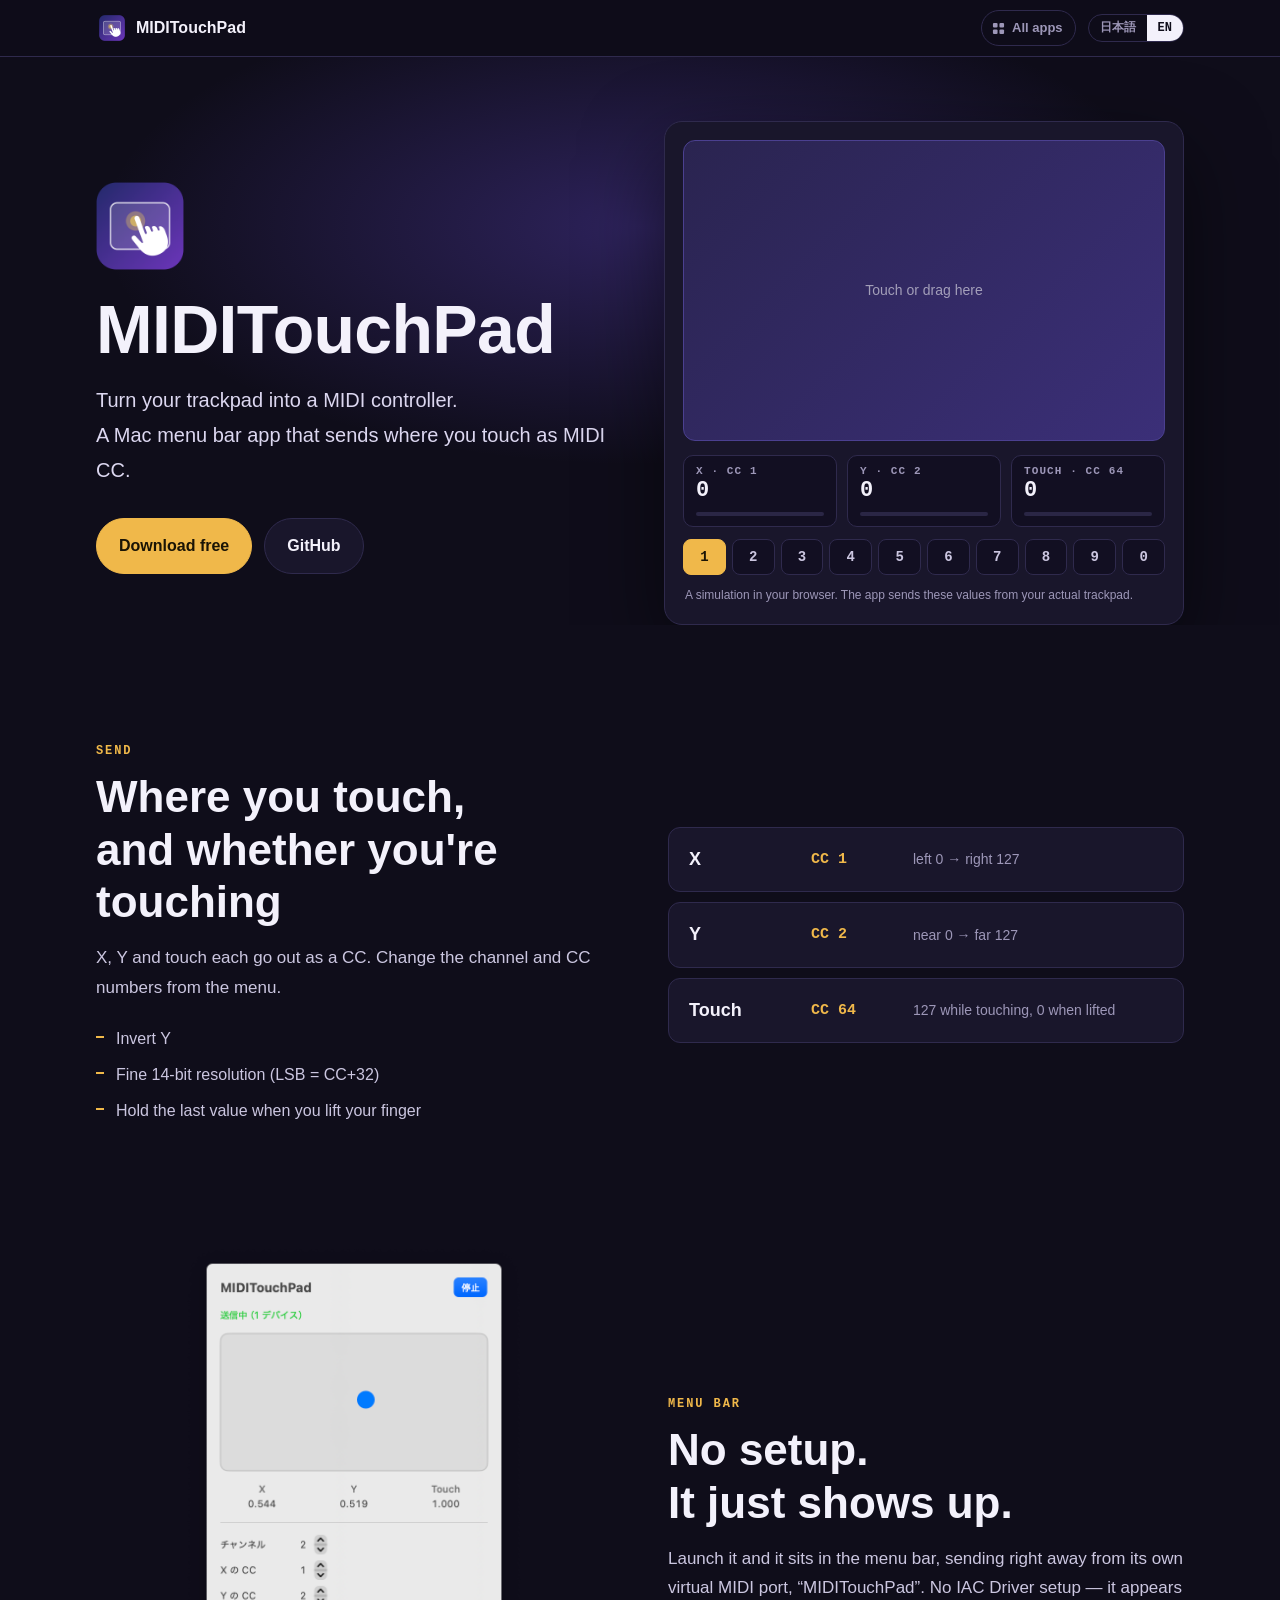
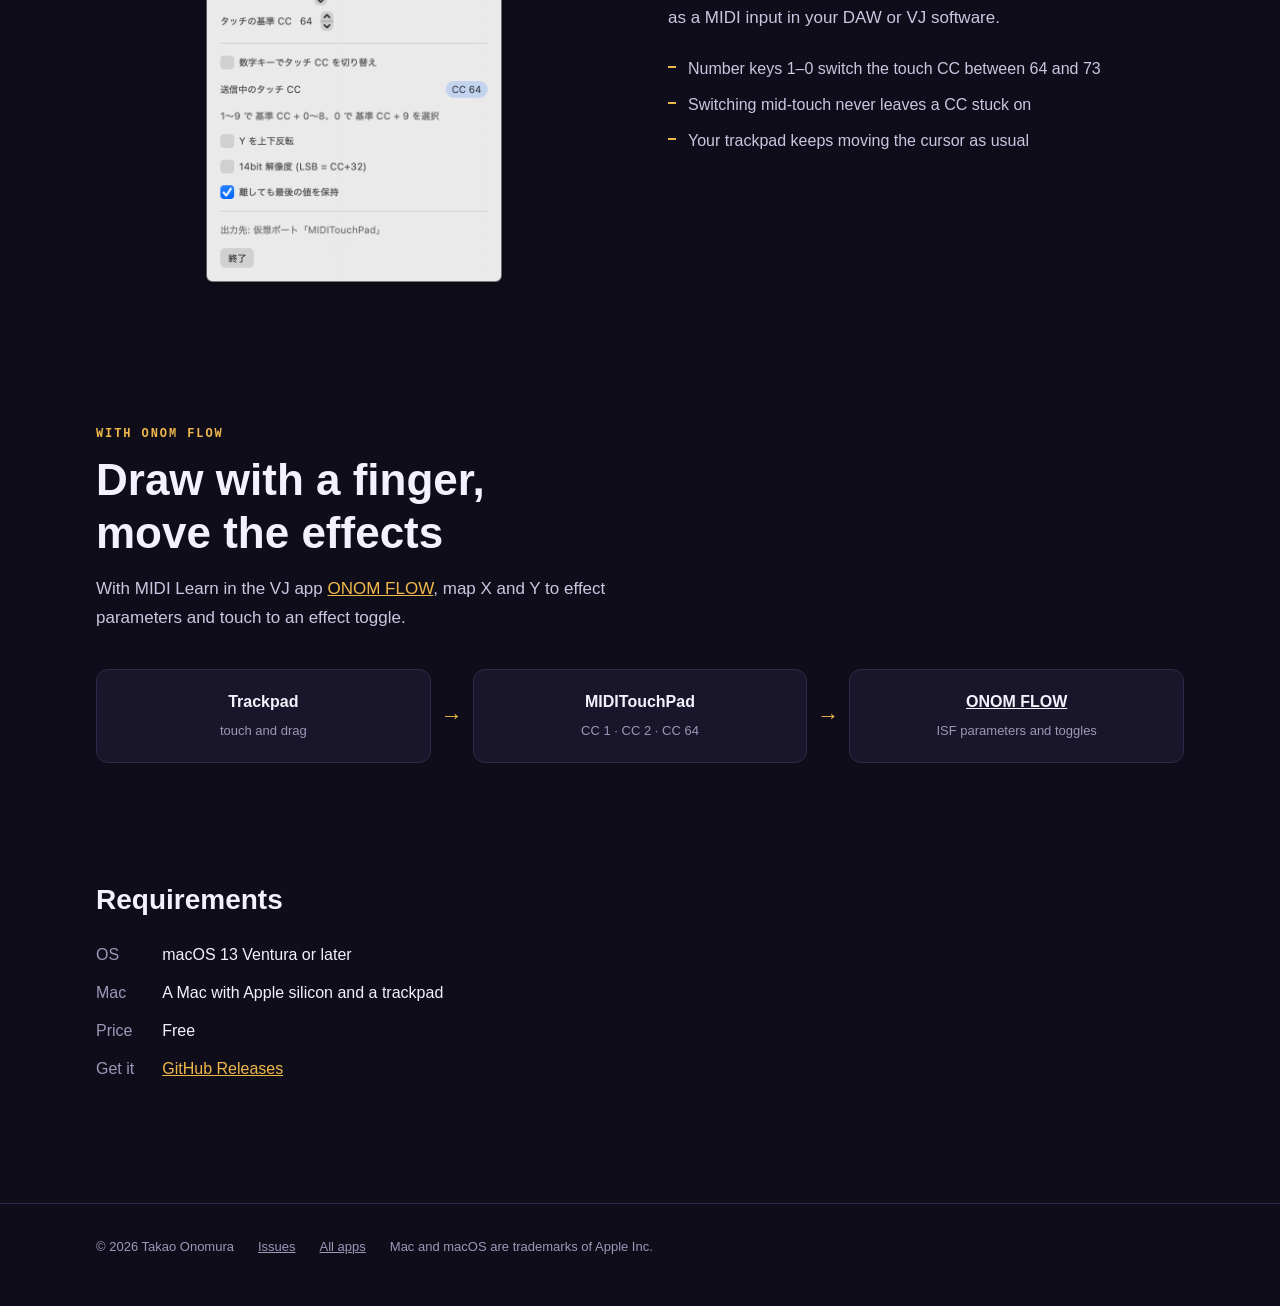
==== miditouchpad/index.html @ da4cb7ef "Replace the site with pages for ONOM FLOW, Mirage Composer, MIDITouchPad and MIDISimulator The top p" ====
<!doctype html>
<html lang="ja" data-lang="ja">
<head>
<meta charset="utf-8">
<meta name="viewport" content="width=device-width, initial-scale=1">
<title>MIDITouchPad — トラックパッドを MIDI コントローラーに</title>
<meta name="description" content="Mac のトラックパッドに触れた位置を MIDI CC で送る、メニューバーのアプリ。無料・オープンソース。">
<meta property="og:title" content="MIDITouchPad">
<meta property="og:description" content="Mac のトラックパッドが、MIDI コントローラーになる。無料・オープンソース。">
<meta property="og:type" content="website">
<meta property="og:url" content="https://onomuta.github.io/miditouchpad/">
<meta property="og:image" content="https://onomuta.github.io/assets/og-miditouchpad.png">
<meta property="og:image:width" content="1200">
<meta property="og:image:height" content="630">
<meta name="twitter:card" content="summary_large_image">
<link rel="canonical" href="https://onomuta.github.io/miditouchpad/">
<link rel="icon" href="../assets/miditouchpad-icon.png">
<style>
  :root {
    --bg: #0f0d1a;
    --panel: #19162b;
    --panel-2: #211d3a;
    --rule: #2f2a4d;
    --text: #f3f1fb;
    --body: #cbc6e0;
    --muted: #9d97b8;
    --accent: #f0b84a;
    --violet: #8b6cff;
    --mono: ui-monospace, "SF Mono", Menlo, monospace;
  }
  * { box-sizing: border-box; }
  html { -webkit-text-size-adjust: 100%; }
  body {
    margin: 0;
    background: var(--bg);
    color: var(--text);
    font: 16px/1.75 -apple-system, BlinkMacSystemFont, "Hiragino Sans", "Helvetica Neue", sans-serif;
  }
  html[data-lang="ja"] [lang="en"], html[data-lang="en"] [lang="ja"] { display: none !important; }
  a { color: var(--accent); }
  img { display: block; max-width: 100%; height: auto; }
  .wrap { max-width: 1120px; margin: 0 auto; padding: 0 16px; }

  header.top {
    position: sticky; top: 0; z-index: 10;
    background: rgba(15, 13, 26, 0.82);
    backdrop-filter: blur(12px); -webkit-backdrop-filter: blur(12px);
    border-bottom: 1px solid var(--rule);
  }
  header.top .wrap { display: flex; align-items: center; gap: 12px; height: 56px; }
  .brand { display: flex; align-items: center; gap: 8px; font-weight: 700; text-decoration: none; color: var(--text); }
  .brand img { width: 32px; height: 32px; }
  .spacer { flex: 1; }
  .lang-toggle { display: flex; border: 1px solid var(--rule); border-radius: 999px; overflow: hidden; font: 600 12px/1 var(--mono); }
  .lang-toggle button { background: none; border: 0; color: var(--muted); padding: 7px 11px; cursor: pointer; font: inherit; }
  .lang-toggle button[aria-pressed="true"] { background: var(--text); color: var(--bg); }

  .hero { padding: 64px 0 0; position: relative; overflow: hidden; }
  .hero::before {
    content: ""; position: absolute; inset: -30% -10% auto; height: 680px; z-index: -1;
    background: radial-gradient(closest-side, rgba(110, 80, 230, 0.32), transparent 70%);
  }
  .hero-grid { display: grid; grid-template-columns: 1fr 1fr; gap: 48px; align-items: center; }
  .hero .icon { width: 108px; height: 108px; margin-left: -10px; }
  .hero h1 { font-size: clamp(40px, 6.6vw, 68px); line-height: 1.05; margin: 14px 0 18px; letter-spacing: -0.01em; }
  .hero p.lead { font-size: clamp(17px, 2.2vw, 20px); color: #dcd7f0; margin: 0; }
  .cta { display: flex; flex-wrap: wrap; gap: 12px; margin-top: 30px; }
  .btn {
    display: inline-flex; align-items: center; gap: 8px;
    padding: 13px 22px; border-radius: 999px; font-weight: 700; text-decoration: none;
    border: 1px solid var(--rule); color: var(--text); background: var(--panel);
  }
  .btn.primary { background: var(--accent); color: #1a1405; border-color: var(--accent); }
  .note { color: var(--muted); font-size: 14px; margin-top: 14px; }

  /* live demo */
  .demo { background: var(--panel); border: 1px solid var(--rule); border-radius: 18px; padding: 18px; box-shadow: 0 30px 80px rgba(0,0,0,0.5); }
  .pad {
    position: relative; aspect-ratio: 16 / 10; border-radius: 12px; touch-action: none; cursor: crosshair;
    background: linear-gradient(135deg, #2a2450, #3b2f78); border: 1px solid #4b4090; overflow: hidden;
  }
  .pad .hint { position: absolute; inset: 0; display: grid; place-items: center; color: rgba(255,255,255,0.55); font-size: 14px; pointer-events: none; transition: opacity .2s; }
  .pad.active .hint { opacity: 0; }
  .dot {
    position: absolute; width: 34px; height: 34px; margin: -17px 0 0 -17px; border-radius: 50%;
    background: var(--accent); box-shadow: 0 0 0 10px rgba(240,184,74,0.25); opacity: 0; transition: opacity .15s;
    left: 50%; top: 50%; pointer-events: none;
  }
  .pad.active .dot { opacity: 1; }
  .meters { display: grid; grid-template-columns: repeat(3, 1fr); gap: 10px; margin-top: 14px; }
  .meter { background: #120f22; border: 1px solid var(--rule); border-radius: 10px; padding: 10px 12px; }
  .meter .lbl { font: 700 11px/1 var(--mono); letter-spacing: 0.1em; color: var(--muted); }
  .meter .val { font: 700 22px/1.3 var(--mono); }
  .meter .bar { height: 4px; border-radius: 2px; background: #2a2645; margin-top: 6px; overflow: hidden; }
  .meter .bar i { display: block; height: 100%; width: 0; background: var(--violet); }
  .meter.touch .bar i { background: var(--accent); }
  .keys { display: grid; grid-template-columns: repeat(10, 1fr); gap: 6px; margin-top: 12px; }
  .keys button {
    font: 700 14px/1 var(--mono); padding: 10px 0; border-radius: 8px; cursor: pointer;
    background: #120f22; color: var(--body); border: 1px solid var(--rule);
  }
  .keys button[aria-pressed="true"] { background: var(--accent); color: #1a1405; border-color: var(--accent); }
  .demo-note { color: var(--muted); font-size: 12px; margin: 10px 2px 0; }

  /* sections */
  .show { padding: 120px 0 0; }
  .tag { font: 700 12px/1 var(--mono); letter-spacing: 0.16em; color: var(--accent); }
  .show h2, .more h2 { font-size: clamp(28px, 4.4vw, 44px); line-height: 1.2; margin: 14px 0 14px; }
  .show p { color: var(--body); font-size: 17px; margin: 0; max-width: 34em; }
  .split { display: grid; grid-template-columns: 1fr 1fr; gap: 56px; align-items: center; }
  .split.flip > :first-child { order: 2; }
  .points { list-style: none; padding: 0; margin: 22px 0 0; display: grid; gap: 8px; }
  .points li { color: var(--body); padding-left: 20px; position: relative; }
  .points li::before { content: ""; position: absolute; left: 0; top: 0.72em; width: 8px; height: 2px; background: var(--accent); }

  .send { display: grid; gap: 10px; }
  .send div {
    display: grid; grid-template-columns: 110px 90px 1fr; gap: 12px; align-items: center;
    padding: 16px 20px; border-radius: 12px; background: var(--panel); border: 1px solid var(--rule);
  }
  .send b { font-size: 18px; }
  .send code { font: 700 15px var(--mono); color: var(--accent); }
  .send span { color: var(--muted); font-size: 14px; }

  .panel-shot { max-width: 340px; justify-self: center; border-radius: 16px; }

  .flow { display: grid; grid-template-columns: 1fr auto 1fr auto 1fr; gap: 10px; align-items: center; margin-top: 36px; }
  .flow div { padding: 18px; border-radius: 12px; background: var(--panel); border: 1px solid var(--rule); text-align: center; }
  .flow b { display: block; font-size: 16px; }
  .flow span { color: var(--muted); font-size: 13px; }
  .flow i { color: var(--accent); font-style: normal; font-size: 22px; }
  .flow a { color: inherit; }

  .more { padding: 120px 0 0; }
  .more h2 { font-size: clamp(22px, 3vw, 28px); margin: 0 0 24px; }
  .more ul.cav { list-style: none; margin: 0; padding: 0; display: grid; grid-template-columns: repeat(auto-fill, minmax(320px, 1fr)); border-top: 1px solid var(--rule); }
  .more ul.cav li { padding: 18px 4px; border-bottom: 1px solid var(--rule); color: var(--body); }
  .more ul.cav li strong { display: block; color: var(--text); margin-bottom: 2px; }
  .more code { font: 13px var(--mono); background: var(--panel); padding: 2px 6px; border-radius: 4px; }
  dl.spec { display: grid; grid-template-columns: max-content 1fr; gap: 10px 28px; margin: 0; }
  dl.spec dt { color: var(--muted); }
  dl.spec dd { margin: 0; }

  footer { margin-top: 120px; border-top: 1px solid var(--rule); padding: 32px 0 48px; color: var(--muted); font-size: 13px; }
  footer .wrap { display: flex; flex-wrap: wrap; gap: 8px 24px; }
  footer a { color: var(--muted); }

  @media (max-width: 860px) {
    .hero-grid, .split { grid-template-columns: 1fr; gap: 32px; }
    .split.flip > :first-child { order: 0; }
    .show, .more { padding-top: 88px; }
    .flow { grid-template-columns: 1fr; }
    .flow i { transform: rotate(90deg); justify-self: center; }
  }
  @media (max-width: 640px) {
    .hero { padding-top: 40px; }
      .keys { grid-template-columns: repeat(5, 1fr); }
    .send div { grid-template-columns: 1fr auto; }
    .send span { grid-column: 1 / -1; }
    .more ul.cav { grid-template-columns: 1fr; }
    dl.spec { grid-template-columns: 1fr; gap: 2px; }
    dl.spec dd { margin-bottom: 10px; }
  }
  .nav-apps {
    display: flex; align-items: center; gap: 7px; padding: 6px 12px 6px 10px; border-radius: 999px;
    border: 1px solid var(--rule); color: var(--muted); font-size: 13px; font-weight: 600; text-decoration: none;
  }
  .nav-apps:hover { color: var(--text); border-color: var(--muted); }
  .nav-apps svg { width: 13px; height: 13px; fill: currentColor; }
  @media (max-width: 640px) { .nav-apps { padding: 8px; } .nav-apps span { display: none !important; } }
</style>
</head>
<body>

<header class="top">
  <div class="wrap">
    <a class="brand" href="#"><img src="../assets/miditouchpad-icon.png" alt="">MIDITouchPad</a>
    <div class="spacer"></div>
    <a class="nav-apps" href="../"><svg viewBox="0 0 14 14" aria-hidden="true"><rect x="1" y="1" width="5" height="5" rx="1.2"/><rect x="8" y="1" width="5" height="5" rx="1.2"/><rect x="1" y="8" width="5" height="5" rx="1.2"/><rect x="8" y="8" width="5" height="5" rx="1.2"/></svg><span lang="ja">アプリ一覧</span><span lang="en">All apps</span></a>
    <div class="lang-toggle" role="group" aria-label="Language">
      <button type="button" data-set-lang="ja" aria-pressed="true">日本語</button>
      <button type="button" data-set-lang="en" aria-pressed="false">EN</button>
    </div>
  </div>
</header>

<main>
  <section class="hero">
    <div class="wrap hero-grid">
      <div>
        <img class="icon" src="../assets/miditouchpad-icon.png" alt="MIDITouchPad のアイコン">
        <h1>MIDITouchPad</h1>
        <p class="lead" lang="ja">トラックパッドが、MIDI コントローラーになる。<br>触れた位置を MIDI CC で送る、Mac のメニューバーのアプリ。</p>
        <p class="lead" lang="en">Turn your trackpad into a MIDI controller.<br>A Mac menu bar app that sends where you touch as MIDI CC.</p>
        <div class="cta">
          <a class="btn primary" href="https://github.com/onomuta/MIDITouchPad/releases/latest" lang="ja">無料でダウンロード</a>
          <a class="btn primary" href="https://github.com/onomuta/MIDITouchPad/releases/latest" lang="en">Download free</a>
          <a class="btn" href="https://github.com/onomuta/MIDITouchPad">GitHub</a>
        </div>
      </div>

      <div class="demo">
        <div class="pad" id="pad">
          <div class="dot" id="dot"></div>
          <div class="hint" lang="ja">ここに触れるか、マウスでドラッグ</div>
          <div class="hint" lang="en">Touch or drag here</div>
        </div>
        <div class="meters">
          <div class="meter"><div class="lbl">X · CC 1</div><div class="val" id="vx">0</div><div class="bar"><i id="bx"></i></div></div>
          <div class="meter"><div class="lbl">Y · CC 2</div><div class="val" id="vy">0</div><div class="bar"><i id="by"></i></div></div>
          <div class="meter touch"><div class="lbl">TOUCH · <span id="tcc">CC 64</span></div><div class="val" id="vt">0</div><div class="bar"><i id="bt"></i></div></div>
        </div>
        <div class="keys" id="keys" aria-label="数字キー"></div>
        <p class="demo-note" lang="ja">ページの上での再現です。実際のアプリは、トラックパッドに触れた位置をこの値で送ります。</p>
        <p class="demo-note" lang="en">A simulation in your browser. The app sends these values from your actual trackpad.</p>
      </div>
    </div>
  </section>

  <section class="show">
    <div class="wrap split">
      <div>
        <div class="tag">SEND</div>
        <h2 lang="ja">触れた位置と、<br>触れているかどうか</h2>
        <h2 lang="en">Where you touch,<br>and whether you're touching</h2>
        <p lang="ja">X・Y の位置と、指が触れているかどうかを、それぞれ CC で送ります。チャンネルや CC 番号はメニューから変えられます。</p>
        <p lang="en">X, Y and touch each go out as a CC. Change the channel and CC numbers from the menu.</p>
        <ul class="points" lang="ja">
          <li>Y の上下反転</li>
          <li>14bit の細かい解像度（LSB = CC+32）</li>
          <li>指を離しても最後の値を保持</li>
        </ul>
        <ul class="points" lang="en">
          <li>Invert Y</li>
          <li>Fine 14-bit resolution (LSB = CC+32)</li>
          <li>Hold the last value when you lift your finger</li>
        </ul>
      </div>
      <div class="send">
        <div><b lang="ja">X 座標</b><b lang="en">X</b><code>CC 1</code><span lang="ja">左 0 → 右 127</span><span lang="en">left 0 → right 127</span></div>
        <div><b lang="ja">Y 座標</b><b lang="en">Y</b><code>CC 2</code><span lang="ja">手前 0 → 奥 127</span><span lang="en">near 0 → far 127</span></div>
        <div><b lang="ja">タッチ</b><b lang="en">Touch</b><code>CC 64</code><span lang="ja">触れている間 127、離すと 0</span><span lang="en">127 while touching, 0 when lifted</span></div>
      </div>
    </div>
  </section>

  <section class="show">
    <div class="wrap split flip">
      <div>
        <div class="tag">MENU BAR</div>
        <h2 lang="ja">設定いらずで、<br>すぐ届く</h2>
        <h2 lang="en">No setup.<br>It just shows up.</h2>
        <p lang="ja">起動するとメニューバーに常駐して、すぐに送り始めます。自前の仮想 MIDI ポート「MIDITouchPad」から送るので、IAC ドライバの設定は要りません。DAW や VJ ソフトの MIDI 入力に、そのまま出てきます。</p>
        <p lang="en">Launch it and it sits in the menu bar, sending right away from its own virtual MIDI port, “MIDITouchPad”. No IAC Driver setup — it appears as a MIDI input in your DAW or VJ software.</p>
        <ul class="points" lang="ja">
          <li>数字キー 1〜0 で、タッチの CC を 64〜73 に切り替え</li>
          <li>指が触れたまま切り替えても、押しっぱなしの CC は残らない</li>
          <li>トラックパッドはそのままカーソル操作にも使える</li>
        </ul>
        <ul class="points" lang="en">
          <li>Number keys 1–0 switch the touch CC between 64 and 73</li>
          <li>Switching mid-touch never leaves a CC stuck on</li>
          <li>Your trackpad keeps moving the cursor as usual</li>
        </ul>
      </div>
      <img class="panel-shot" src="../assets/miditouchpad-panel.png" width="692" height="1350" loading="lazy" alt="MIDITouchPad のメニューバーのパネル。触れた位置、X・Y・Touch の値、チャンネルと CC の設定">
    </div>
  </section>

  <section class="show" id="onomflow">
    <div class="wrap">
      <div class="tag">WITH ONOM FLOW</div>
      <h2 lang="ja">指でなぞって、<br>エフェクトを動かす</h2>
      <h2 lang="en">Draw with a finger,<br>move the effects</h2>
      <p lang="ja">VJ アプリ <a href="../onomflow/">ONOM FLOW</a> の MIDI Learn で、X・Y をエフェクトのパラメータに、タッチをエフェクトのオン・オフに割り当てられます。</p>
      <p lang="en">With MIDI Learn in the VJ app <a href="../onomflow/">ONOM FLOW</a>, map X and Y to effect parameters and touch to an effect toggle.</p>
      <div class="flow">
        <div><b lang="ja">トラックパッド</b><b lang="en">Trackpad</b><span lang="ja">触れる・なぞる</span><span lang="en">touch and drag</span></div>
        <i aria-hidden="true">→</i>
        <div><b>MIDITouchPad</b><span>CC 1 · CC 2 · CC 64</span></div>
        <i aria-hidden="true">→</i>
        <div><b><a href="../onomflow/">ONOM FLOW</a></b><span lang="ja">ISF のパラメータ・オン・オフ</span><span lang="en">ISF parameters and toggles</span></div>
      </div>
    </div>
  </section>

  <section class="more" id="requirements">
    <div class="wrap">
      <h2 lang="ja">動作環境</h2>
      <h2 lang="en">Requirements</h2>
      <dl class="spec" lang="ja">
        <dt>OS</dt><dd>macOS 13 Ventura 以降</dd>
        <dt>Mac</dt><dd>Apple シリコン搭載で、トラックパッドのある Mac</dd>
        <dt>価格</dt><dd>無料</dd>
        <dt>入手</dt><dd><a href="https://github.com/onomuta/MIDITouchPad/releases/latest">GitHub のリリース</a></dd>
      </dl>
      <dl class="spec" lang="en">
        <dt>OS</dt><dd>macOS 13 Ventura or later</dd>
        <dt>Mac</dt><dd>A Mac with Apple silicon and a trackpad</dd>
        <dt>Price</dt><dd>Free</dd>
        <dt>Get it</dt><dd><a href="https://github.com/onomuta/MIDITouchPad/releases/latest">GitHub Releases</a></dd>
      </dl>
    </div>
  </section>
</main>

<footer>
  <div class="wrap">
    <span>© 2026 Takao Onomura</span>
    <a href="https://github.com/onomuta/MIDITouchPad/issues" lang="ja">不具合・要望</a>
    <a href="https://github.com/onomuta/MIDITouchPad/issues" lang="en">Issues</a>
    <a href="../" lang="ja">アプリ一覧</a>
    <a href="../" lang="en">All apps</a>
    <span lang="ja">Mac、macOS は Apple Inc. の商標です。</span>
    <span lang="en">Mac and macOS are trademarks of Apple Inc.</span>
  </div>
</footer>

<script>
  (function () {
    var root = document.documentElement;
    var buttons = document.querySelectorAll("[data-set-lang]");
    function apply(lang) {
      root.setAttribute("data-lang", lang);
      root.setAttribute("lang", lang);
      buttons.forEach(function (b) { b.setAttribute("aria-pressed", String(b.dataset.setLang === lang)); });
    }
    var saved = null;
    try { saved = localStorage.getItem("lang"); } catch (e) {}
    apply(saved || ((navigator.language || "ja").toLowerCase().startsWith("ja") ? "ja" : "en"));
    buttons.forEach(function (b) {
      b.addEventListener("click", function () {
        apply(b.dataset.setLang);
        try { localStorage.setItem("lang", b.dataset.setLang); } catch (e) {}
      });
    });
  })();

  // In-page simulation of what the app sends.
  (function () {
    var pad = document.getElementById("pad"), dot = document.getElementById("dot");
    var vx = document.getElementById("vx"), vy = document.getElementById("vy"), vt = document.getElementById("vt");
    var bx = document.getElementById("bx"), by = document.getElementById("by"), bt = document.getElementById("bt");
    var tcc = document.getElementById("tcc"), keys = document.getElementById("keys");
    var base = 64, offset = 0;
    ["1", "2", "3", "4", "5", "6", "7", "8", "9", "0"].forEach(function (k, i) {
      var b = document.createElement("button");
      b.type = "button"; b.textContent = k; b.setAttribute("aria-pressed", String(i === 0));
      b.addEventListener("click", function () { select(i); });
      keys.appendChild(b);
    });
    function select(i) {
      offset = i;
      tcc.textContent = "CC " + Math.min(base + i, 127);
      [].forEach.call(keys.children, function (b, j) { b.setAttribute("aria-pressed", String(j === i)); });
    }
    function setTouch(on) {
      pad.classList.toggle("active", on);
      vt.textContent = on ? "127" : "0"; bt.style.width = on ? "100%" : "0";
    }
    function move(e) {
      var r = pad.getBoundingClientRect();
      var x = Math.min(Math.max((e.clientX - r.left) / r.width, 0), 1);
      var y = Math.min(Math.max((e.clientY - r.top) / r.height, 0), 1);
      dot.style.left = (x * 100) + "%"; dot.style.top = (y * 100) + "%";
      var cx = Math.round(x * 127), cy = Math.round((1 - y) * 127);
      vx.textContent = cx; vy.textContent = cy;
      bx.style.width = (cx / 127 * 100) + "%"; by.style.width = (cy / 127 * 100) + "%";
    }
    pad.addEventListener("pointerdown", function (e) { pad.setPointerCapture(e.pointerId); setTouch(true); move(e); });
    pad.addEventListener("pointermove", function (e) { if (pad.classList.contains("active")) move(e); });
    ["pointerup", "pointercancel"].forEach(function (t) { pad.addEventListener(t, function () { setTouch(false); }); });
    document.addEventListener("keydown", function (e) {
      if (e.metaKey || e.ctrlKey || e.altKey) return;
      var i = "1234567890".indexOf(e.key);
      if (i >= 0 && !(e.target && /input|textarea/i.test(e.target.tagName))) select(i);
    });
  })();
</script>
</body>
</html>
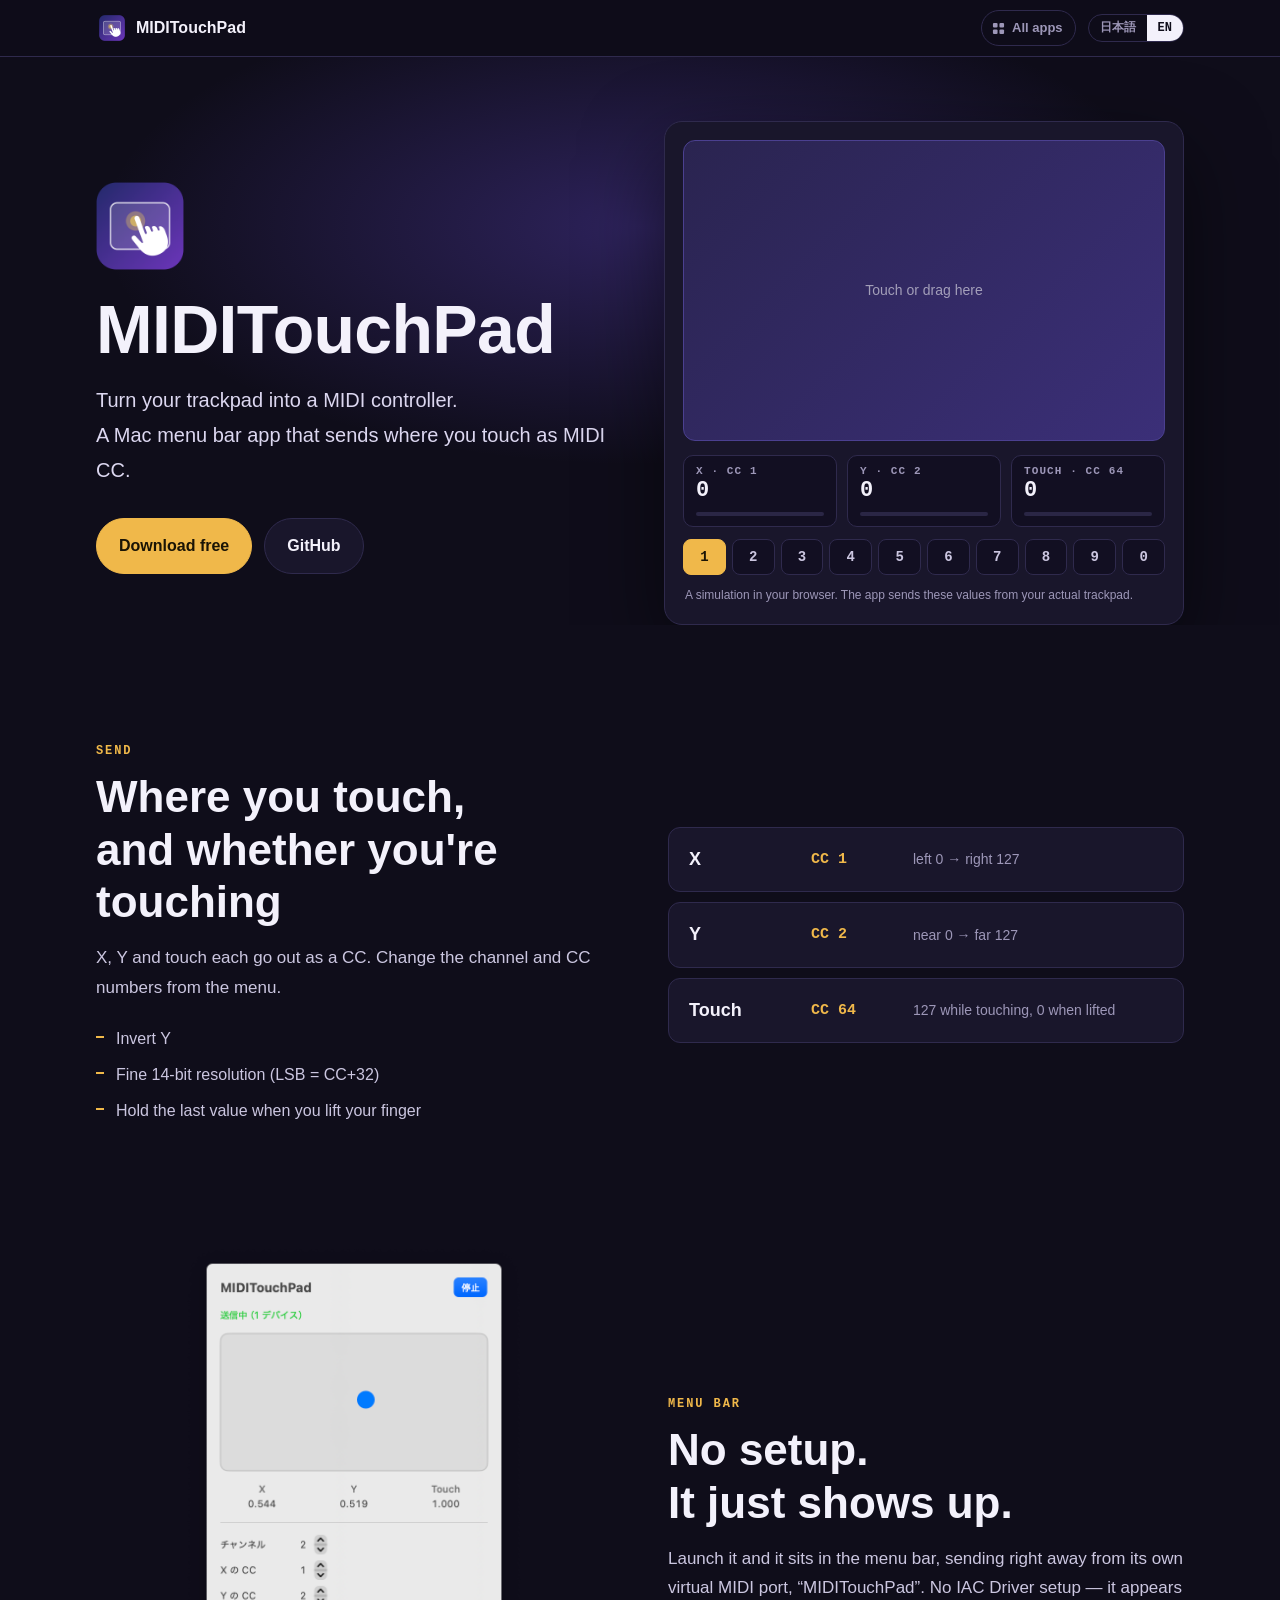
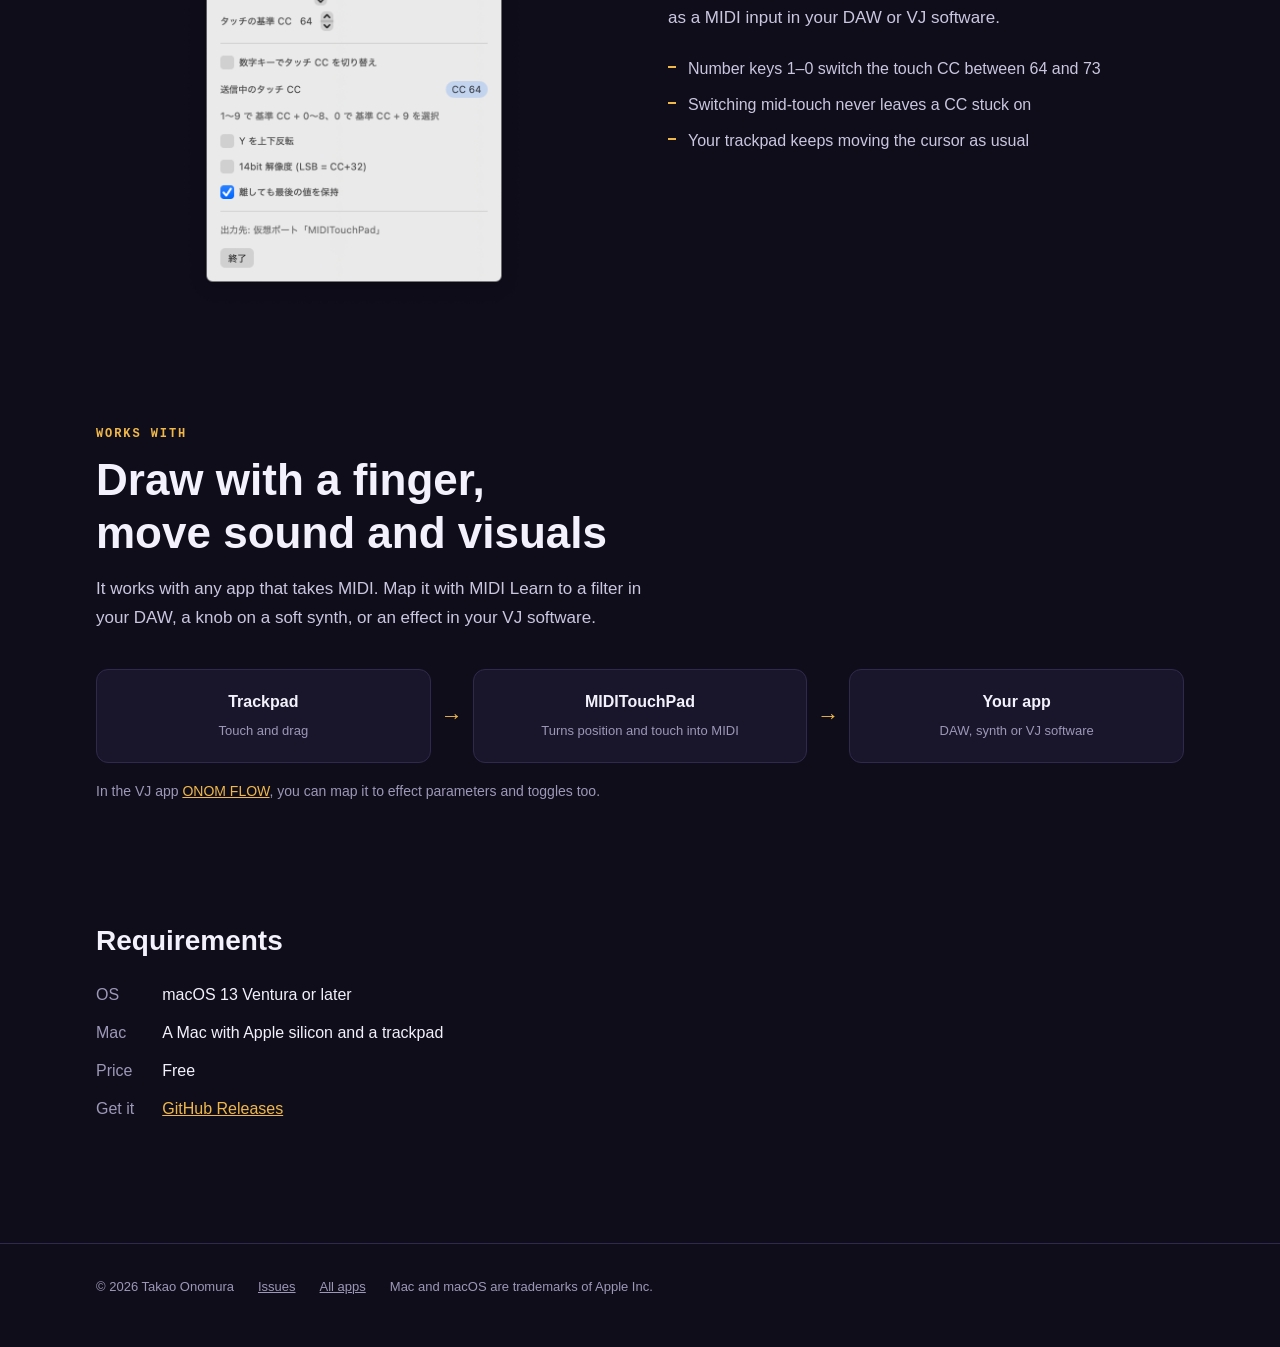
==== commit 92f84266: "Show MIDITouchPad working with any MIDI app, not just ONOM FLOW Co-Authored-By: Claude Opus 5.5 <nor" ====
--- a/miditouchpad/index.html
+++ b/miditouchpad/index.html
@@ -130,6 +130,7 @@
   .flow span { color: var(--muted); font-size: 13px; }
   .flow i { color: var(--accent); font-style: normal; font-size: 22px; }
   .flow a { color: inherit; }
+  .show .flow-note { color: var(--muted); font-size: 14px; margin-top: 16px; max-width: none; }
 
   .more { padding: 120px 0 0; }
   .more h2 { font-size: clamp(22px, 3vw, 28px); margin: 0 0 24px; }
@@ -267,20 +268,22 @@
     </div>
   </section>
 
-  <section class="show" id="onomflow">
+  <section class="show" id="use">
     <div class="wrap">
-      <div class="tag">WITH ONOM FLOW</div>
-      <h2 lang="ja">指でなぞって、<br>エフェクトを動かす</h2>
-      <h2 lang="en">Draw with a finger,<br>move the effects</h2>
-      <p lang="ja">VJ アプリ <a href="../onomflow/">ONOM FLOW</a> の MIDI Learn で、X・Y をエフェクトのパラメータに、タッチをエフェクトのオン・オフに割り当てられます。</p>
-      <p lang="en">With MIDI Learn in the VJ app <a href="../onomflow/">ONOM FLOW</a>, map X and Y to effect parameters and touch to an effect toggle.</p>
+      <div class="tag">WORKS WITH</div>
+      <h2 lang="ja">指でなぞって、<br>音も映像も動かす</h2>
+      <h2 lang="en">Draw with a finger,<br>move sound and visuals</h2>
+      <p lang="ja">MIDI を受け取れるアプリなら、何にでも使えます。DAW のフィルター、ソフトシンセのつまみ、VJ ソフトのエフェクトなどに、MIDI Learn で割り当てるだけです。</p>
+      <p lang="en">It works with any app that takes MIDI. Map it with MIDI Learn to a filter in your DAW, a knob on a soft synth, or an effect in your VJ software.</p>
       <div class="flow">
-        <div><b lang="ja">トラックパッド</b><b lang="en">Trackpad</b><span lang="ja">触れる・なぞる</span><span lang="en">touch and drag</span></div>
+        <div><b lang="ja">トラックパッド</b><b lang="en">Trackpad</b><span lang="ja">触れる・なぞる</span><span lang="en">Touch and drag</span></div>
         <i aria-hidden="true">→</i>
-        <div><b>MIDITouchPad</b><span>CC 1 · CC 2 · CC 64</span></div>
+        <div><b>MIDITouchPad</b><span lang="ja">位置と触れているかを MIDI に</span><span lang="en">Turns position and touch into MIDI</span></div>
         <i aria-hidden="true">→</i>
-        <div><b><a href="../onomflow/">ONOM FLOW</a></b><span lang="ja">ISF のパラメータ・オン・オフ</span><span lang="en">ISF parameters and toggles</span></div>
-      </div>
+        <div><b lang="ja">いつものアプリ</b><b lang="en">Your app</b><span lang="ja">DAW・シンセ・VJ ソフト</span><span lang="en">DAW, synth or VJ software</span></div>
+      </div>
+      <p class="flow-note" lang="ja">VJ アプリ <a href="../onomflow/">ONOM FLOW</a> でも、エフェクトのパラメータやオン・オフに割り当てられます。</p>
+      <p class="flow-note" lang="en">In the VJ app <a href="../onomflow/">ONOM FLOW</a>, you can map it to effect parameters and toggles too.</p>
     </div>
   </section>
 
